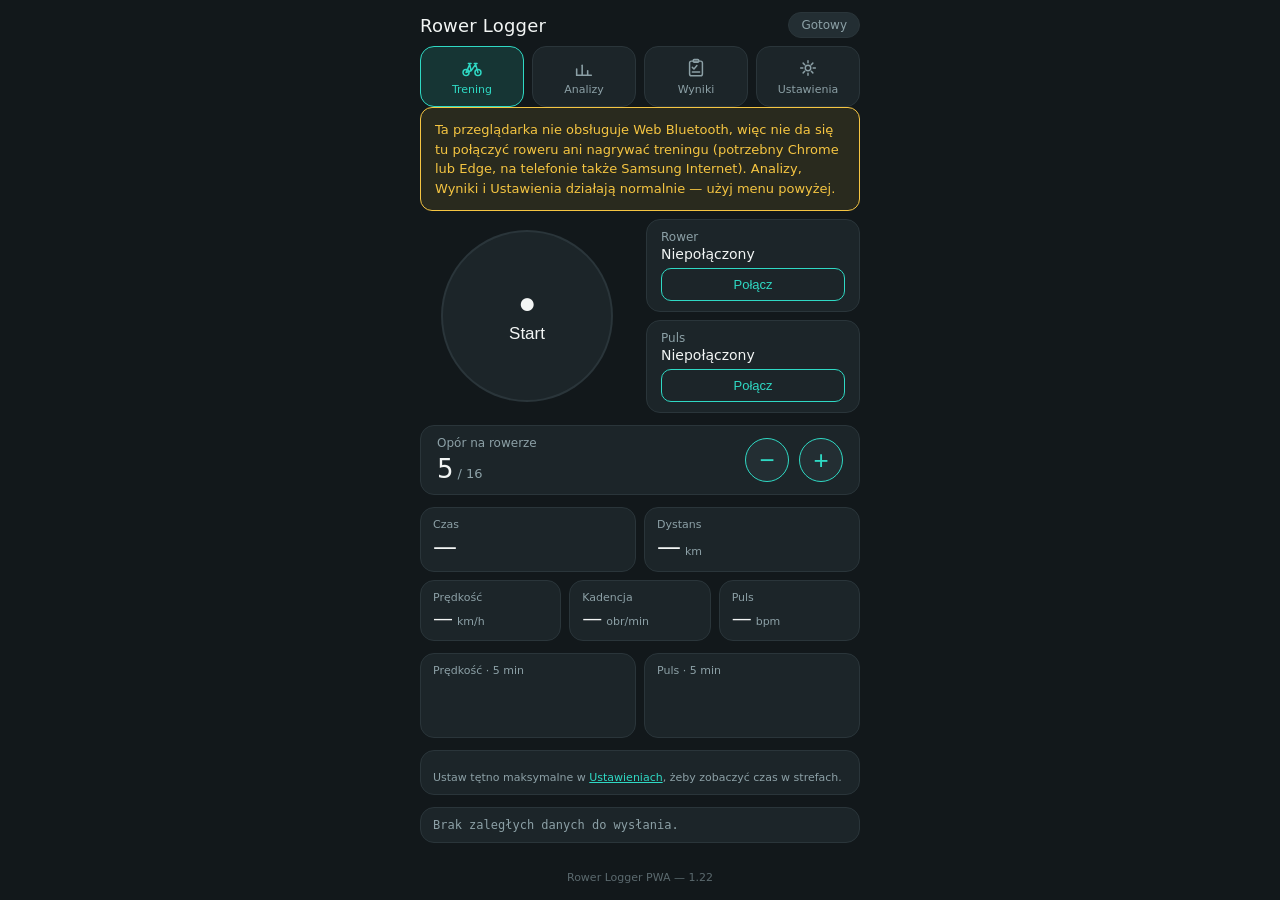
==== index.html @ d7c397cb "v1.22: sortowanie tabeli Wyniki po kolumnach Co-Authored-By: Claude Sonnet 5 <noreply@anthropic.com>" ====
<!DOCTYPE html>
<html lang="pl">
<head>
<meta charset="UTF-8">
<meta name="viewport" content="width=device-width, initial-scale=1, viewport-fit=cover">
<meta name="theme-color" content="#12181B">
<title>Rower Logger</title>
<link rel="manifest" href="manifest.webmanifest">
<link rel="icon" href="icon-192.png">
<link rel="apple-touch-icon" href="icon-192.png">
<link rel="stylesheet" href="styles.css?v=1.22">
</head>
<body class="page-training">

<header>
  <h1>Rower Logger</h1>
  <span id="statusPill">Gotowy</span>
</header>

<nav class="nav-menu">
  <a class="nav-tile" data-page="index.html" href="index.html">
    <span class="nav-icon"><svg viewBox="0 0 24 24" fill="none" stroke="currentColor" stroke-width="1.6" stroke-linecap="round" stroke-linejoin="round" aria-hidden="true"><circle cx="5.5" cy="17" r="3.3"/><circle cx="18.5" cy="17" r="3.3"/><path d="M5.5 17 9.5 8 11 15 5.5 17M11 15 16 8 18.5 17"/><path d="M8 7.2h3"/><path d="M14.5 7.2h3"/></svg></span>
    <span class="nav-label">Trening</span>
  </a>
  <a class="nav-tile" data-page="analiza.html" href="analiza.html">
    <span class="nav-icon"><svg viewBox="0 0 24 24" fill="none" stroke="currentColor" stroke-width="1.7" stroke-linecap="round" stroke-linejoin="round" aria-hidden="true"><path d="M4 20V13"/><path d="M10 20V9"/><path d="M16 20V15"/><path d="M20 20H4"/></svg></span>
    <span class="nav-label">Analizy</span>
  </a>
  <a class="nav-tile" data-page="wyniki.html" href="wyniki.html">
    <span class="nav-icon"><svg viewBox="0 0 24 24" fill="none" stroke="currentColor" stroke-width="1.6" stroke-linecap="round" stroke-linejoin="round" aria-hidden="true"><rect x="5" y="4.5" width="14" height="16" rx="2"/><rect x="9" y="2.7" width="6" height="3" rx="1"/><path d="M8 11.3 9.8 13 13 9.3"/><path d="M8 16.3h8"/></svg></span>
    <span class="nav-label">Wyniki</span>
  </a>
  <a class="nav-tile" data-page="ustawienia.html" href="ustawienia.html">
    <span class="nav-icon"><svg viewBox="0 0 24 24" fill="none" stroke="currentColor" stroke-width="1.6" stroke-linecap="round" stroke-linejoin="round" aria-hidden="true"><circle cx="12" cy="12" r="3"/><path d="M12 4v2.4M12 17.6V20M20 12h-2.4M6.4 12H4"/><path d="M17.3 6.7l-1.7 1.7M8.4 15.6l-1.7 1.7M17.3 17.3l-1.7-1.7M8.4 8.4 6.7 6.7"/></svg></span>
    <span class="nav-label">Ustawienia</span>
  </a>
</nav>

<div id="configWarning">
  Nie ustawiono adresu Google Apps Script. Otwórz "Ustawienia" w menu powyżej, żeby wkleić URL wdrożenia.
</div>

<div id="bluetoothNotice">
  Ta przeglądarka nie obsługuje Web Bluetooth, więc nie da się tu połączyć roweru ani nagrywać treningu (potrzebny Chrome lub Edge, na telefonie także Samsung Internet). Analizy, Wyniki i Ustawienia działają normalnie — użyj menu powyżej.
</div>

<main>
  <div id="topRow">
    <div id="recordBtnWrap">
      <button id="recordBtn">
        <span class="icon">&#9679;</span>
        <span id="recordBtnLabel">Start</span>
      </button>
    </div>

    <div id="connectRow">
      <div id="bikeCard" class="stat-card connect-card">
        <div>
          <p class="label">Rower<span class="status-dot"></span></p>
          <p class="value" id="bikeStatus">Niepołączony</p>
        </div>
        <button id="bikeConnectBtn" class="hr-connect-btn">Połącz</button>
      </div>

      <div id="hrCard" class="stat-card connect-card">
        <div>
          <p class="label">Puls<span class="status-dot"></span></p>
          <p class="value" id="hrStrapStatus">Niepołączony</p>
        </div>
        <button id="hrConnectBtn" class="hr-connect-btn">Połącz</button>
      </div>
    </div>
  </div>

  <div id="resistanceCard" class="stat-card">
    <div>
      <p class="label">Opór na rowerze</p>
      <p class="value"><span id="resistanceValue">5</span><span class="unit">/ 16</span></p>
    </div>
    <div class="resistance-buttons">
      <button id="resistanceMinus" class="stepper-btn" aria-label="Zmniejsz opór">&#8722;</button>
      <button id="resistancePlus" class="stepper-btn" aria-label="Zwiększ opór">+</button>
    </div>
  </div>

  <div id="liveStats">
    <div class="stat-card">
      <p class="label">Czas</p>
      <p class="value"><span id="statElapsed">—</span></p>
    </div>
    <div class="stat-card">
      <p class="label">Dystans</p>
      <p class="value"><span id="statDistance">—</span><span class="unit">km</span></p>
    </div>
    <div class="stat-card">
      <p class="label">Prędkość</p>
      <p class="value"><span id="statSpeed">—</span><span class="unit">km/h</span></p>
    </div>
    <div class="stat-card">
      <p class="label">Kadencja</p>
      <p class="value"><span id="statCadence">—</span><span class="unit">obr/min</span></p>
    </div>
    <div class="stat-card">
      <p class="label">Puls</p>
      <p class="value"><span id="statHr">—</span><span class="unit">bpm</span></p>
    </div>
  </div>

  <div id="trendsRow">
  <div id="speedSparklineWrap" class="stat-card" title="Trend z ostatnich ~5 min; jaśniejsza, cieńsza linia to średnia z treningu">
    <div class="sparkline-header">
      <p class="label">Prędkość · 5 min</p>
    </div>
    <div class="sparkline-chart-wrap">
      <span id="speedSparkMax" class="sparkline-axis-label"></span>
      <span id="speedSparkMin" class="sparkline-axis-label sparkline-axis-min"></span>
      <canvas id="sparklineSpeed" class="sparkline-canvas" role="img" aria-label="Wykres trendu prędkości z ostatnich pięciu minut treningu"></canvas>
    </div>
  </div>

  <div id="hrSparklineWrap" class="stat-card" title="Trend z ostatnich ~5 min; jaśniejsza, cieńsza linia to średnia z treningu">
    <div class="sparkline-header">
      <p class="label">Puls · 5 min</p>
    </div>
    <div class="sparkline-chart-wrap">
      <span id="hrSparkMax" class="sparkline-axis-label"></span>
      <span id="hrSparkMin" class="sparkline-axis-label sparkline-axis-min"></span>
      <canvas id="sparklineHr" class="sparkline-canvas" role="img" aria-label="Wykres trendu pulsu z ostatnich pięciu minut treningu"></canvas>
    </div>
  </div>
  </div>

  <div id="zonesLiveCard" class="stat-card">
    <div id="zonesLiveBody"></div>
  </div>

  <div id="summaryCard">
    <h2>Podsumowanie treningu</h2>
    <div id="summaryGapWarning"></div>
    <div class="summary-grid">
      <div class="summary-row"><p class="k">Czas trwania</p><p class="v" id="sumDuration">—</p></div>
      <div class="summary-row"><p class="k">Dystans</p><p class="v" id="sumDistance">—</p></div>
      <div class="summary-row"><p class="k">Prędkość śr. / maks.</p><p class="v" id="sumSpeed">—</p></div>
      <div class="summary-row"><p class="k">Kadencja śr. / maks.</p><p class="v" id="sumCadence">—</p></div>
      <div class="summary-row"><p class="k">Moc śr. / maks.</p><p class="v" id="sumPower">—</p></div>
      <div class="summary-row"><p class="k">Puls śr. / maks.</p><p class="v" id="sumHr">—</p></div>
      <div class="summary-row" id="sumBest5Row" style="display: none;"><p class="k">Najlepsze 5 min</p><p class="v" id="sumBest5">—</p></div>
      <div class="summary-row" id="sumBest15Row" style="display: none;"><p class="k">Najlepsze 15 min</p><p class="v" id="sumBest15">—</p></div>
      <div class="summary-row" id="sumBest30Row" style="display: none;"><p class="k">Najlepsze 30 min</p><p class="v" id="sumBest30">—</p></div>
    </div>
    <div id="summaryZones" style="display: none;">
      <p class="summary-zones-title">Czas w strefach tętna</p>
      <div id="summaryZonesBody"></div>
    </div>
  </div>

  <div id="logBox" title="Dotknij, żeby rozwinąć lub zwinąć dziennik">
    <div id="logLast">Gotowy do połączenia z rowerem.</div>
    <div id="logFull" hidden></div>
  </div>
</main>

<footer>Rower Logger PWA — <span id="appVersion"></span></footer>

<script src="nav.js?v=1.22"></script>
<script src="app.js?v=1.22"></script>
<script>
if ('serviceWorker' in navigator) {
  window.addEventListener('load', () => {
    navigator.serviceWorker.register('sw.js?v=1.22').catch(() => {});
  });
}
</script>
</body>
</html>
---- styles.css ----
:root {
  --bg: #12181B;
  --surface: #1C2529;
  --surface-2: #232E33;
  --accent: #2FD9C4;
  --accent-dim: rgba(47, 217, 196, 0.15);
  --danger: #FF5C5C;
  --text: #F2F5F4;
  --text-muted: #8CA0A6;
  --border: #2A353A;
  --hr-color: #FF9F43;
}
* { box-sizing: border-box; -webkit-tap-highlight-color: transparent; }
html, body {
  margin: 0; padding: 0;
  background: var(--bg);
  color: var(--text);
  font-family: 'Roboto', system-ui, -apple-system, sans-serif;
  min-height: 100vh;
  overscroll-behavior-y: contain;
}
body {
  display: flex;
  flex-direction: column;
  padding: env(safe-area-inset-top, 20px) 20px calc(env(safe-area-inset-bottom, 20px) + 12px);
  max-width: 480px;
  margin: 0 auto;
}
header {
  display: flex;
  align-items: center;
  justify-content: space-between;
  padding: 12px 0 8px;
}
h1 {
  font-size: 18px;
  font-weight: 500;
  margin: 0;
  letter-spacing: 0.2px;
}
#statusPill {
  font-size: 12px;
  padding: 5px 12px;
  border-radius: 999px;
  background: var(--surface-2);
  color: var(--text-muted);
  border: 0.5px solid var(--border);
}
#statusPill.recording { color: var(--accent); border-color: var(--accent); }
#statusPill.error { color: var(--danger); border-color: var(--danger); }

.refresh-btn {
  width: 32px;
  height: 32px;
  border-radius: 999px;
  background: var(--surface-2);
  border: 0.5px solid var(--border);
  color: var(--text-muted);
  display: flex;
  align-items: center;
  justify-content: center;
  cursor: pointer;
  flex-shrink: 0;
  padding: 0;
}
.refresh-btn:hover { color: var(--text); }
.refresh-btn:active { color: var(--accent); border-color: var(--accent); }
.refresh-btn.spinning { animation: refreshSpin 0.6s linear; }
@keyframes refreshSpin {
  from { transform: rotate(0deg); }
  to { transform: rotate(360deg); }
}

.nav-menu {
  display: grid;
  grid-template-columns: repeat(4, 1fr);
  gap: 8px;
}
.nav-tile {
  display: flex;
  flex-direction: column;
  align-items: center;
  justify-content: center;
  gap: 4px;
  background: var(--surface);
  border: 0.5px solid var(--border);
  border-radius: 14px;
  padding: 10px 4px;
  color: var(--text-muted);
  text-decoration: none;
  font-family: inherit;
  cursor: pointer;
}
.nav-tile:active { background: var(--surface-2); }
.nav-tile.active {
  border-color: var(--accent);
  color: var(--accent);
  background: var(--accent-dim);
}
.nav-icon { display: flex; }
.nav-icon svg { width: 22px; height: 22px; }
.nav-label { font-size: 11px; font-weight: 500; }

main { flex: 1; display: flex; flex-direction: column; gap: 20px; padding-top: 8px; }

#topRow {
  display: grid;
  grid-template-columns: 1fr 1fr;
  align-items: stretch;
  gap: 12px;
}
#recordBtnWrap {
  display: flex;
  justify-content: center;
  align-items: center;
  padding: 8px 0;
  position: relative;
}
#recordBtn {
  width: 168px; height: 168px;
  border-radius: 50%;
  border: none;
  background: var(--surface);
  color: var(--text);
  font-size: 17px;
  font-weight: 500;
  display: flex;
  flex-direction: column;
  align-items: center;
  justify-content: center;
  gap: 6px;
  cursor: pointer;
  position: relative;
  z-index: 1;
  box-shadow: 0 0 0 2px var(--border);
  transition: box-shadow 0.2s ease;
}
#recordBtn:active { transform: scale(0.98); }
#recordBtn.recording {
  box-shadow: 0 0 0 2px var(--danger);
  color: var(--danger);
}
#recordBtn .icon { font-size: 30px; line-height: 1; }
@keyframes pulseRing {
  0% { box-shadow: 0 0 0 0 var(--accent-dim); }
  100% { box-shadow: 0 0 0 28px rgba(47, 217, 196, 0); }
}
.pulse-ring {
  position: absolute;
  top: 50%;
  left: 50%;
  width: 168px; height: 168px;
  margin: -84px 0 0 -84px;
  border-radius: 50%;
  animation: pulseRing 1.8s ease-out infinite;
  pointer-events: none;
}

#liveStats {
  display: grid;
  grid-template-columns: 1fr 1fr;
  gap: 10px;
}
.stat-card {
  background: var(--surface);
  border: 0.5px solid var(--border);
  border-radius: 14px;
  padding: 14px 16px;
}
.stat-card .label { font-size: 12px; color: var(--text-muted); margin: 0 0 4px; }
.stat-card .value { font-size: 26px; font-weight: 500; font-variant-numeric: tabular-nums; margin: 0; }
.stat-card .unit { font-size: 13px; color: var(--text-muted); margin-left: 4px; }

#resistanceCard {
  display: flex;
  align-items: center;
  justify-content: space-between;
  gap: 12px;
  padding: 10px 16px;
}
#resistanceCard .stepper-btn { width: 44px; height: 44px; }
#connectRow {
  min-width: 0;
  display: flex;
  flex-direction: column;
  gap: 8px;
}
.connect-card {
  flex: 1;
  min-width: 0;
  display: flex;
  flex-direction: column;
  align-items: stretch;
  justify-content: center;
  gap: 6px;
  padding: 10px 14px;
}
.connect-card .label { margin: 0 0 2px; }
.connect-card .value { font-size: 14px; }
.hr-connect-btn {
  background: transparent;
  border: 1px solid var(--accent);
  color: var(--accent);
  border-radius: 10px;
  padding: 8px 0;
  font-size: 13px;
  font-weight: 500;
  cursor: pointer;
  flex-shrink: 0;
  width: 100%;
}
.hr-connect-btn:active { background: var(--accent-dim); }
.resistance-buttons { display: flex; gap: 10px; flex-shrink: 0; }
.stepper-btn {
  width: 52px; height: 52px;
  border-radius: 50%;
  border: 1px solid var(--accent);
  background: var(--surface-2);
  color: var(--accent);
  font-size: 26px;
  font-weight: 500;
  line-height: 1;
  display: flex;
  align-items: center;
  justify-content: center;
  cursor: pointer;
}
.stepper-btn:active { background: var(--accent-dim); }
.stepper-btn:disabled {
  border-color: var(--border);
  color: var(--text-muted);
  cursor: default;
  background: var(--surface-2);
}

#speedSparklineWrap, #hrSparklineWrap { padding: 14px 16px; }
.sparkline-header { display: flex; align-items: center; justify-content: space-between; gap: 8px; flex-wrap: wrap; }
.sparkline-header .label { margin: 0; }
.sparkline-legend { display: flex; gap: 10px; }
.legend-item { display: flex; align-items: center; gap: 4px; font-size: 10px; color: var(--text-muted); }
.legend-dot { width: 8px; height: 8px; border-radius: 50%; display: inline-block; }
.legend-dot-avg { opacity: 0.4; }
.sparkline-chart-wrap { position: relative; margin-top: 6px; }
.sparkline-canvas { width: 100%; height: 46px; display: block; }
.sparkline-axis-label {
  position: absolute;
  right: 0;
  font-size: 10px;
  color: var(--text-muted);
  font-variant-numeric: tabular-nums;
  top: -2px;
}
.sparkline-axis-min { top: auto; bottom: -2px; }

.bar-chart-wrap { margin-top: 10px; }
#trendChart { width: 100%; height: 160px; display: block; cursor: pointer; }

.chip-row { display: flex; flex-wrap: wrap; gap: 6px; margin-top: 10px; }
.chip {
  background: var(--surface-2);
  border: 0.5px solid var(--border);
  color: var(--text-muted);
  border-radius: 999px;
  padding: 5px 11px;
  font-size: 12px;
  font-family: inherit;
  cursor: pointer;
}
.chip.active { border-color: var(--accent); color: var(--accent); background: var(--accent-dim); }
.range-dates { display: grid; grid-template-columns: 1fr 1fr; gap: 8px; margin-top: 8px; }
.range-field { display: flex; flex-direction: column; gap: 4px; font-size: 11px; color: var(--text-muted); min-width: 0; }
.range-field input {
  background: var(--surface-2);
  border: 0.5px solid var(--border);
  border-radius: 8px;
  padding: 7px 8px;
  font-size: 13px;
  color: var(--text);
  font-family: inherit;
  width: 100%;
  min-width: 0;
  color-scheme: dark;
}
.range-field input:focus { outline: none; border-color: var(--accent); }
.chart-empty { font-size: 13px; color: var(--text-muted); margin: 14px 0 6px; }

#analysisContent { display: flex; flex-direction: column; gap: 20px; }

/* Parametr treningu (checkbox przed/w trakcie treningu) */
/* Wskaźnik czasu w strefach na stronie Trening (na żywo + podsumowanie) */
#zonesLiveCard { padding: 10px 12px; }
.summary-zones-title { font-size: 12px; color: var(--text-muted); margin: 16px 0 8px; }
.zone-badge {
  font-size: 12px;
  font-weight: 500;
  padding: 3px 10px;
  border-radius: 999px;
  background: var(--surface-2);
  color: var(--text-muted);
  white-space: nowrap;
}
.zones-live-meta-left { display: flex; align-items: center; gap: 8px; }
.zones-live-meta .zone-badge { font-size: 11px; padding: 1px 8px; }
.zones-live-meta {
  display: flex;
  align-items: center;
  justify-content: space-between;
  font-size: 11px;
  color: var(--text-muted);
  margin-bottom: 6px;
  font-variant-numeric: tabular-nums;
}
.zones-live-bar {
  display: flex;
  gap: 0;
  height: 12px;
  border-radius: 6px;
  overflow: hidden;
  background: var(--surface-2);
}
.zones-live-chips { display: grid; grid-template-columns: repeat(6, 1fr); gap: 2px; margin-top: 8px; }
.zone-chip { text-align: center; border-radius: 8px; padding: 3px 0; border: 1.5px solid transparent; min-width: 0; }
.zone-chip.current { border-color: var(--zone-color); }
.zone-chip-name {
  display: flex;
  align-items: center;
  justify-content: center;
  gap: 3px;
  font-size: 11px;
  color: var(--text-muted);
}
.zone-chip-dot { width: 6px; height: 6px; border-radius: 50%; background: var(--zone-color); flex: 0 0 auto; }
.zone-chip-from { font-size: 10px; color: var(--text-muted); font-variant-numeric: tabular-nums; white-space: nowrap; }
.zone-chip-time { font-size: 12px; font-weight: 500; font-variant-numeric: tabular-nums; }

/* ===== Zwarty układ strony Trening — całość ma mieścić się na ~1 ekranie ===== */
body.page-training main { gap: 12px; }

/* kafle live: Czas, Prędkość, Kadencja / Dystans + szerszy Puls z plakietką strefy */
#liveStats { grid-template-columns: repeat(6, 1fr); gap: 8px; }
#liveStats > .stat-card { grid-column: span 2; padding: 10px 12px; min-width: 0; }
#liveStats > .stat-card:nth-child(-n+2) { grid-column: span 3; }
#liveStats > .stat-card:nth-child(-n+2) .value { font-size: 24px; }
#liveStats .label { font-size: 11px; margin: 0 0 2px; }
#liveStats .value { font-size: 20px; display: flex; align-items: baseline; flex-wrap: wrap; gap: 0 4px; }
#liveStats .unit { font-size: 11px; margin-left: 0; }

/* trendy prędkości i pulsu obok siebie */
#trendsRow { display: grid; grid-template-columns: 1fr 1fr; gap: 8px; }
#trendsRow > .stat-card { padding: 10px 12px; min-width: 0; }
#trendsRow .sparkline-header .label { font-size: 11px; }
#trendsRow .sparkline-canvas { height: 44px; }

/* w trakcie treningu: belka Stop + statusy urządzeń zamiast dużego przycisku */
.status-dot {
  display: none;
  width: 8px;
  height: 8px;
  border-radius: 50%;
  background: var(--text-muted);
  margin-left: 5px;
}
.connect-card.connected .status-dot { background: var(--accent); }
body.recording #topRow { grid-template-columns: 1fr auto; align-items: center; gap: 8px; }
body.recording #recordBtnWrap { padding: 0; }
body.recording #recordBtn {
  width: 100%;
  height: 52px;
  border-radius: 26px;
  flex-direction: row;
  gap: 8px;
  font-size: 16px;
}
body.recording #recordBtn .icon { font-size: 16px; }
body.recording .pulse-ring { display: none; }
body.recording #connectRow { flex-direction: row; gap: 6px; }
body.recording .connect-card {
  flex: 0 0 auto;
  flex-direction: row;
  align-items: center;
  justify-content: flex-start;
  gap: 6px;
  padding: 8px 10px;
}
body.recording .connect-card .label { margin: 0; display: flex; align-items: center; }
body.recording .connect-card .value { display: none; }
body.recording .status-dot { display: inline-block; }
body.recording .connect-card .hr-connect-btn { display: none; }
body.recording #hrCard:not(.connected) .hr-connect-btn { display: block; width: auto; padding: 5px 10px; font-size: 12px; }

.zones-card .label { margin: 0 0 10px; }
.zone-row { padding: 7px 0; border-top: 0.5px solid var(--border); }
.zone-row:first-child { border-top: none; padding-top: 0; }
.zone-row-head { display: flex; align-items: center; gap: 8px; font-size: 13px; }
.zone-name { flex: 1; min-width: 0; }
.zone-bpm { font-size: 11px; color: var(--text-muted); margin-left: 6px; white-space: nowrap; }
.zone-time { font-size: 12px; color: var(--text-muted); font-variant-numeric: tabular-nums; }
.zone-pct { min-width: 38px; text-align: right; font-weight: 500; font-variant-numeric: tabular-nums; }
.zone-bar { height: 6px; border-radius: 3px; background: var(--surface-2); margin-top: 6px; overflow: hidden; }
.zone-bar-fill { height: 100%; border-radius: 3px; }
#zonesChart { width: 100%; height: 140px; display: block; cursor: pointer; margin-top: 14px; }
.zones-note { font-size: 11px; color: var(--text-muted); margin: 10px 0 0; }
.zones-note a { color: var(--accent); }
.records-grid { display: grid; grid-template-columns: repeat(auto-fill, minmax(140px, 1fr)); gap: 8px; margin-top: 10px; }
.record-tile {
  background: var(--surface-2);
  border: 0.5px solid var(--border);
  border-radius: 10px;
  padding: 10px;
  min-width: 0;
}
.record-tile.latest { border-color: var(--accent); }
.record-label { font-size: 11px; color: var(--text-muted); margin: 0 0 4px; }
.record-value { font-size: 18px; font-weight: 500; margin: 0; font-variant-numeric: tabular-nums; }
.record-unit { font-size: 11px; font-weight: 400; color: var(--text-muted); margin-left: 3px; }
.record-date { font-size: 11px; color: var(--text-muted); margin: 4px 0 0; }
.record-new { color: var(--accent); }

#logBox {
  background: var(--surface);
  border: 0.5px solid var(--border);
  border-radius: 14px;
  padding: 8px 12px;
  font-size: 12px;
  color: var(--text-muted);
  font-family: 'Roboto Mono', monospace;
  line-height: 1.5;
  cursor: pointer;
}
#logLast { white-space: nowrap; overflow: hidden; text-overflow: ellipsis; }
#logFull { max-height: 160px; overflow-y: auto; white-space: pre-wrap; }

#summaryCard {
  background: var(--surface);
  border: 0.5px solid var(--accent);
  border-radius: 16px;
  padding: 18px 18px 14px;
  display: none;
}
#summaryCard.visible { display: block; }
#summaryCard h2 { font-size: 15px; font-weight: 500; margin: 0 0 12px; color: var(--accent); }
.summary-grid { display: grid; grid-template-columns: 1fr 1fr; gap: 10px 16px; }
.summary-row .k { font-size: 12px; color: var(--text-muted); margin: 0 0 2px; }
.summary-row .v { font-size: 15px; font-weight: 500; margin: 0; font-variant-numeric: tabular-nums; }

#configWarning {
  background: rgba(255, 92, 92, 0.1);
  border: 0.5px solid var(--danger);
  color: var(--danger);
  border-radius: 12px;
  padding: 12px 14px;
  font-size: 13px;
  line-height: 1.5;
  display: none;
}
#configWarning.visible { display: block; }

#bluetoothNotice {
  background: rgba(245, 197, 66, 0.1);
  border: 0.5px solid #F5C542;
  color: #F5C542;
  border-radius: 12px;
  padding: 12px 14px;
  font-size: 13px;
  line-height: 1.5;
  display: none;
}
#bluetoothNotice.visible { display: block; }

/* Analizy i Wyniki to strony do czytania danych, nie tylko na telefon —
   na szerokim ekranie zajmują więcej miejsca niż wąska kolumna 480 px
   (tabela Wyników mieści więcej kolumn, wykresy są większe). */
@media (min-width: 900px) {
  body.wide { max-width: 960px; }
  body.wide #trendChart { height: 220px; }
  body.wide #zonesChart { height: 180px; }
}

#summaryGapWarning {
  background: rgba(255, 92, 92, 0.1);
  border: 0.5px solid var(--danger);
  color: var(--danger);
  border-radius: 12px;
  padding: 10px 12px;
  font-size: 13px;
  line-height: 1.5;
  margin: 0 0 14px;
  display: none;
}
#summaryGapWarning.visible { display: block; }

.secondary {
  background: transparent;
  border: 0.5px solid var(--border);
  color: var(--text-muted);
  border-radius: 10px;
  padding: 10px 14px;
  font-size: 13px;
  width: 100%;
  margin-top: 8px;
  cursor: pointer;
}

a.secondary {
  display: block;
  text-align: center;
  text-decoration: none;
  box-sizing: border-box;
}

footer { text-align: center; padding: 16px 0 4px; font-size: 11px; color: var(--text-muted); opacity: 0.6; }

.settings-field-row {
  display: grid;
  grid-template-columns: 1fr 1fr;
  gap: 12px;
}
.settings-field-row .settings-field { min-width: 0; }
.settings-field {
  display: flex;
  flex-direction: column;
  gap: 8px;
}
.settings-field label { font-size: 12px; color: var(--text-muted); }
.settings-field input {
  background: var(--surface-2);
  border: 0.5px solid var(--border);
  border-radius: 10px;
  padding: 10px 12px;
  font-size: 14px;
  color: var(--text);
  font-family: inherit;
  width: 100%;
}
.settings-field input:focus { outline: none; border-color: var(--accent); }
.settings-hint { font-size: 11px; line-height: 1.5; color: var(--text-muted); margin: 0; }
.settings-status {
  font-size: 12px;
  color: var(--accent);
  min-height: 14px;
  margin: -8px 0 0;
}
.settings-status.error { color: var(--danger); }

#hrZonesCard .label { margin: 0 0 10px; }
.hr-zones-empty { font-size: 13px; color: var(--text-muted); margin: 0; }
.hr-zone-row {
  display: flex;
  align-items: center;
  gap: 10px;
  padding: 7px 0;
  border-top: 0.5px solid var(--border);
}
.hr-zone-row:first-child { border-top: none; padding-top: 0; }
.hr-zone-swatch {
  width: 10px;
  height: 10px;
  border-radius: 50%;
  flex: 0 0 auto;
}
.hr-zone-label { font-size: 13px; flex: 1; }
.hr-zone-range {
  font-size: 13px;
  color: var(--text-muted);
  font-variant-numeric: tabular-nums;
  white-space: nowrap;
}
.hr-zones-method {
  font-size: 11px;
  color: var(--text-muted);
  margin: 8px 0 0;
  padding-top: 8px;
  border-top: 0.5px solid var(--border);
}
.hr-zones-method-warning { color: var(--danger); }

.empty-state {
  background: var(--surface);
  border: 0.5px solid var(--border);
  border-radius: 14px;
  padding: 24px 16px;
  text-align: center;
  color: var(--text-muted);
  font-size: 13px;
}

.data-table-wrap {
  overflow-x: auto;
  background: var(--surface);
  border: 0.5px solid var(--border);
  border-radius: 14px;
}
.data-table {
  border-collapse: collapse;
  width: 100%;
  font-size: 12px;
  white-space: nowrap;
}
.data-table th, .data-table td {
  padding: 8px 10px;
  text-align: right;
  font-variant-numeric: tabular-nums;
  border-bottom: 0.5px solid var(--border);
}
.data-table th:first-child, .data-table td:first-child,
.data-table th:nth-child(2), .data-table td:nth-child(2) {
  text-align: left;
  font-variant-numeric: normal;
}
.data-table thead th {
  position: sticky;
  top: 0;
  background: var(--surface-2);
  color: var(--text-muted);
  font-weight: 500;
  font-size: 11px;
  white-space: pre-line;
  line-height: 1.3;
  vertical-align: bottom;
}
.data-table tbody tr:last-child td { border-bottom: none; }
.sort-btn {
  background: none;
  border: 0;
  padding: 0;
  margin: 0;
  font: inherit;
  color: inherit;
  text-align: inherit;
  white-space: inherit;
  line-height: inherit;
  cursor: pointer;
}
.sort-btn:hover, .data-table th.sorted .sort-btn { color: var(--accent); }
.sort-arrow { font-size: 9px; }

.pagination {
  display: flex;
  align-items: center;
  justify-content: center;
  gap: 16px;
  margin-top: 10px;
}
.pagination .stepper-btn {
  width: 40px;
  height: 40px;
  font-size: 18px;
}
.pagination-label {
  font-size: 12px;
  color: var(--text-muted);
  font-variant-numeric: tabular-nums;
}
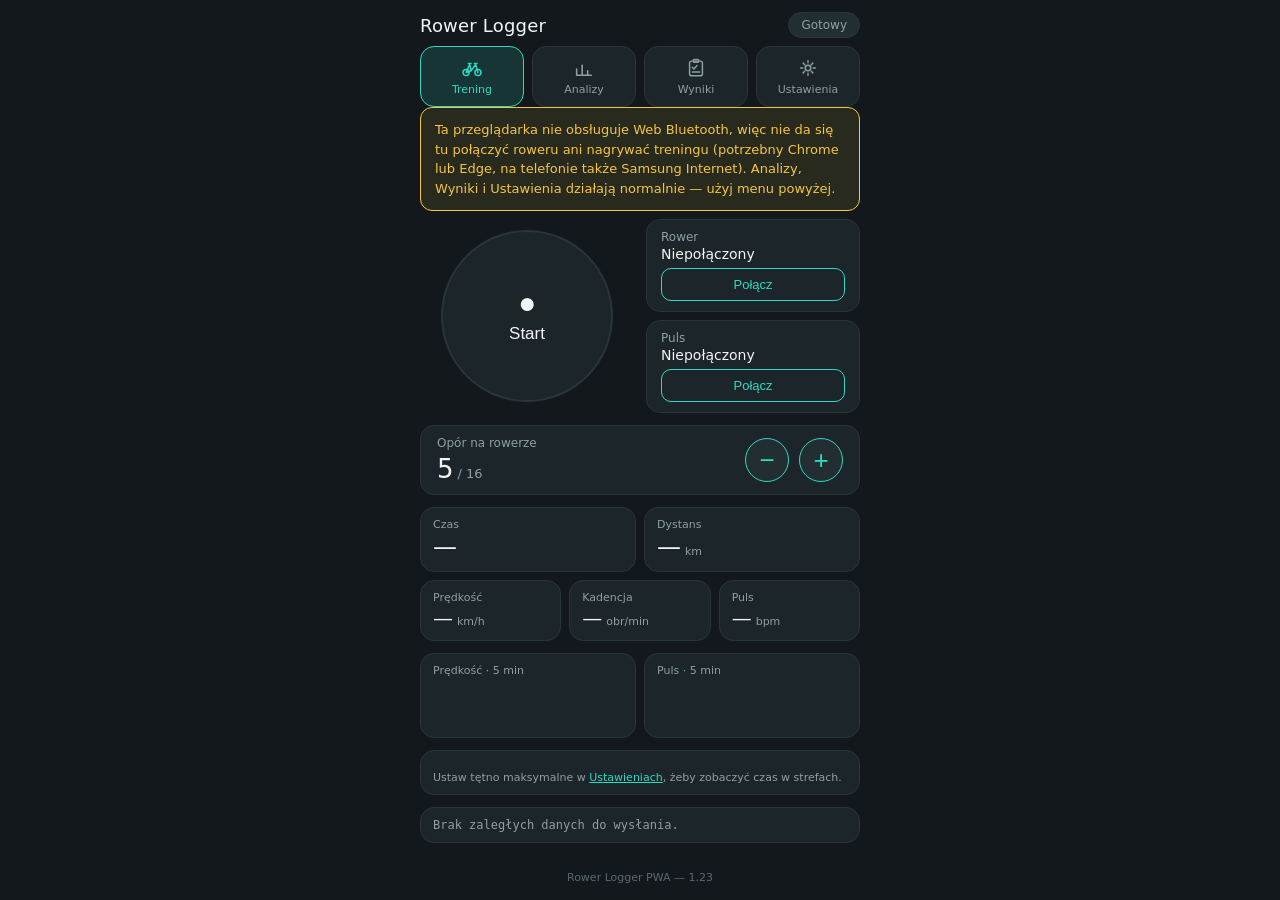
==== commit 036e2e51: "v1.23: tryb Trening testowy (bez zapisu do arkusza) z oznaczeniem na ekranie Trening Co-Authored-By:" ====
--- a/index.html
+++ b/index.html
@@ -8,7 +8,7 @@
 <link rel="manifest" href="manifest.webmanifest">
 <link rel="icon" href="icon-192.png">
 <link rel="apple-touch-icon" href="icon-192.png">
-<link rel="stylesheet" href="styles.css?v=1.22">
+<link rel="stylesheet" href="styles.css?v=1.23">
 </head>
 <body class="page-training">
 
@@ -35,6 +35,10 @@
     <span class="nav-label">Ustawienia</span>
   </a>
 </nav>
+
+<div id="testBanner" role="status">
+  <strong>Trening testowy</strong> — bez zapisu w arkuszu
+</div>
 
 <div id="configWarning">
   Nie ustawiono adresu Google Apps Script. Otwórz "Ustawienia" w menu powyżej, żeby wkleić URL wdrożenia.
@@ -162,12 +166,12 @@
 
 <footer>Rower Logger PWA — <span id="appVersion"></span></footer>
 
-<script src="nav.js?v=1.22"></script>
-<script src="app.js?v=1.22"></script>
+<script src="nav.js?v=1.23"></script>
+<script src="app.js?v=1.23"></script>
 <script>
 if ('serviceWorker' in navigator) {
   window.addEventListener('load', () => {
-    navigator.serviceWorker.register('sw.js?v=1.22').catch(() => {});
+    navigator.serviceWorker.register('sw.js?v=1.23').catch(() => {});
   });
 }
 </script>
--- a/styles.css
+++ b/styles.css
@@ -455,6 +455,23 @@
 }
 #configWarning.visible { display: block; }
 
+#testBanner {
+  background: rgba(245, 197, 66, 0.12);
+  border: 0.5px solid #F5C542;
+  color: #F5C542;
+  border-radius: 12px;
+  padding: 8px 14px;
+  font-size: 13px;
+  line-height: 1.4;
+  text-align: center;
+  display: none;
+}
+#testBanner.visible { display: block; }
+
+.settings-check { display: flex; align-items: center; gap: 10px; font-size: 14px; color: var(--text); cursor: pointer; }
+.settings-field .settings-check { font-size: 14px; color: var(--text); }
+.settings-field .settings-check input { width: 20px; height: 20px; padding: 0; margin: 0; accent-color: var(--accent); flex: 0 0 auto; }
+
 #bluetoothNotice {
   background: rgba(245, 197, 66, 0.1);
   border: 0.5px solid #F5C542;
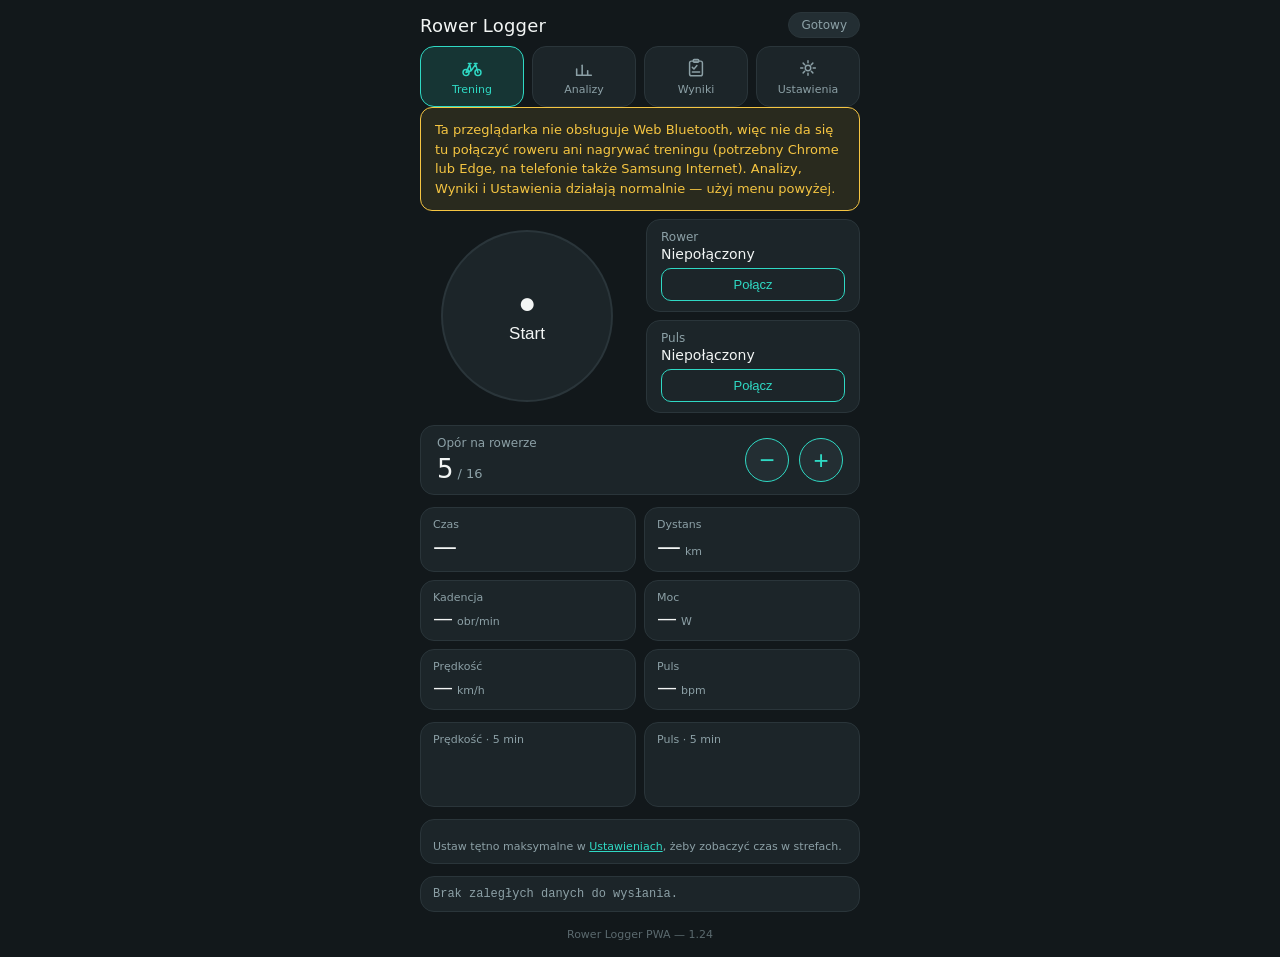
==== commit 76bea03d: "v1.24: kafle Treningu w 3 wierszach (Czas/Dystans, Kadencja/Moc, Prędkość/Puls) Co-Authored-By: Clau" ====
--- a/index.html
+++ b/index.html
@@ -8,7 +8,7 @@
 <link rel="manifest" href="manifest.webmanifest">
 <link rel="icon" href="icon-192.png">
 <link rel="apple-touch-icon" href="icon-192.png">
-<link rel="stylesheet" href="styles.css?v=1.23">
+<link rel="stylesheet" href="styles.css?v=1.24">
 </head>
 <body class="page-training">
 
@@ -97,12 +97,16 @@
       <p class="value"><span id="statDistance">—</span><span class="unit">km</span></p>
     </div>
     <div class="stat-card">
+      <p class="label">Kadencja</p>
+      <p class="value"><span id="statCadence">—</span><span class="unit">obr/min</span></p>
+    </div>
+    <div class="stat-card">
+      <p class="label">Moc</p>
+      <p class="value"><span id="statPower">—</span><span class="unit">W</span></p>
+    </div>
+    <div class="stat-card">
       <p class="label">Prędkość</p>
       <p class="value"><span id="statSpeed">—</span><span class="unit">km/h</span></p>
-    </div>
-    <div class="stat-card">
-      <p class="label">Kadencja</p>
-      <p class="value"><span id="statCadence">—</span><span class="unit">obr/min</span></p>
     </div>
     <div class="stat-card">
       <p class="label">Puls</p>
@@ -166,12 +170,12 @@
 
 <footer>Rower Logger PWA — <span id="appVersion"></span></footer>
 
-<script src="nav.js?v=1.23"></script>
-<script src="app.js?v=1.23"></script>
+<script src="nav.js?v=1.24"></script>
+<script src="app.js?v=1.24"></script>
 <script>
 if ('serviceWorker' in navigator) {
   window.addEventListener('load', () => {
-    navigator.serviceWorker.register('sw.js?v=1.23').catch(() => {});
+    navigator.serviceWorker.register('sw.js?v=1.24').catch(() => {});
   });
 }
 </script>
--- a/styles.css
+++ b/styles.css
@@ -336,10 +336,9 @@
 /* ===== Zwarty układ strony Trening — całość ma mieścić się na ~1 ekranie ===== */
 body.page-training main { gap: 12px; }
 
-/* kafle live: Czas, Prędkość, Kadencja / Dystans + szerszy Puls z plakietką strefy */
-#liveStats { grid-template-columns: repeat(6, 1fr); gap: 8px; }
-#liveStats > .stat-card { grid-column: span 2; padding: 10px 12px; min-width: 0; }
-#liveStats > .stat-card:nth-child(-n+2) { grid-column: span 3; }
+/* kafle live, 3 wiersze po 2: Czas, Dystans / Kadencja, Moc / Prędkość, Puls */
+#liveStats { grid-template-columns: 1fr 1fr; gap: 8px; }
+#liveStats > .stat-card { padding: 10px 12px; min-width: 0; }
 #liveStats > .stat-card:nth-child(-n+2) .value { font-size: 24px; }
 #liveStats .label { font-size: 11px; margin: 0 0 2px; }
 #liveStats .value { font-size: 20px; display: flex; align-items: baseline; flex-wrap: wrap; gap: 0 4px; }
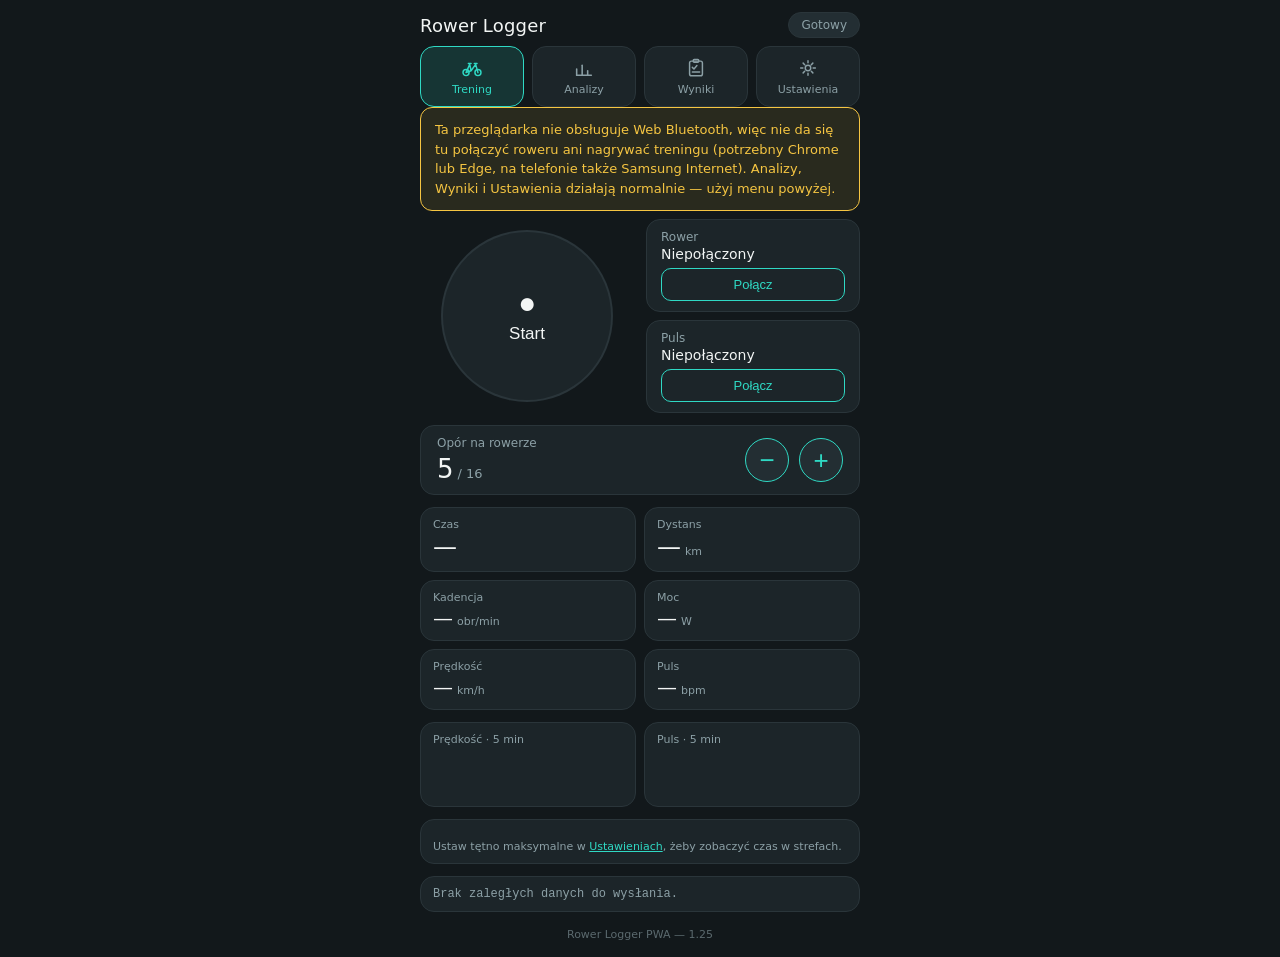
==== commit 8b697456: "v1.25: strefy tętna jako tło wykresu pulsu, nazwa strefy na plakietce Co-Authored-By: Claude Opus 5." ====
--- a/index.html
+++ b/index.html
@@ -8,7 +8,7 @@
 <link rel="manifest" href="manifest.webmanifest">
 <link rel="icon" href="icon-192.png">
 <link rel="apple-touch-icon" href="icon-192.png">
-<link rel="stylesheet" href="styles.css?v=1.24">
+<link rel="stylesheet" href="styles.css?v=1.25">
 </head>
 <body class="page-training">
 
@@ -126,7 +126,7 @@
     </div>
   </div>
 
-  <div id="hrSparklineWrap" class="stat-card" title="Trend z ostatnich ~5 min; jaśniejsza, cieńsza linia to średnia z treningu">
+  <div id="hrSparklineWrap" class="stat-card" title="Trend z ostatnich ~5 min; cieńsza linia to średnia z treningu, kolor tła to strefa tętna w danym momencie">
     <div class="sparkline-header">
       <p class="label">Puls · 5 min</p>
     </div>
@@ -170,12 +170,12 @@
 
 <footer>Rower Logger PWA — <span id="appVersion"></span></footer>
 
-<script src="nav.js?v=1.24"></script>
-<script src="app.js?v=1.24"></script>
+<script src="nav.js?v=1.25"></script>
+<script src="app.js?v=1.25"></script>
 <script>
 if ('serviceWorker' in navigator) {
   window.addEventListener('load', () => {
-    navigator.serviceWorker.register('sw.js?v=1.24').catch(() => {});
+    navigator.serviceWorker.register('sw.js?v=1.25').catch(() => {});
   });
 }
 </script>
--- a/styles.css
+++ b/styles.css
@@ -299,7 +299,10 @@
   color: var(--text-muted);
   white-space: nowrap;
 }
-.zones-live-meta-left { display: flex; align-items: center; gap: 8px; }
+/* plakietka z nazwą strefy bywa długa — spada wtedy pod tytuł */
+.zones-live-meta-left { display: flex; align-items: center; flex-wrap: wrap; gap: 4px 8px; min-width: 0; }
+.zones-live-meta-left > span:first-child { white-space: nowrap; }
+.zones-live-meta > span:last-child { align-self: flex-start; }
 .zones-live-meta .zone-badge { font-size: 11px; padding: 1px 8px; }
 .zones-live-meta {
   display: flex;
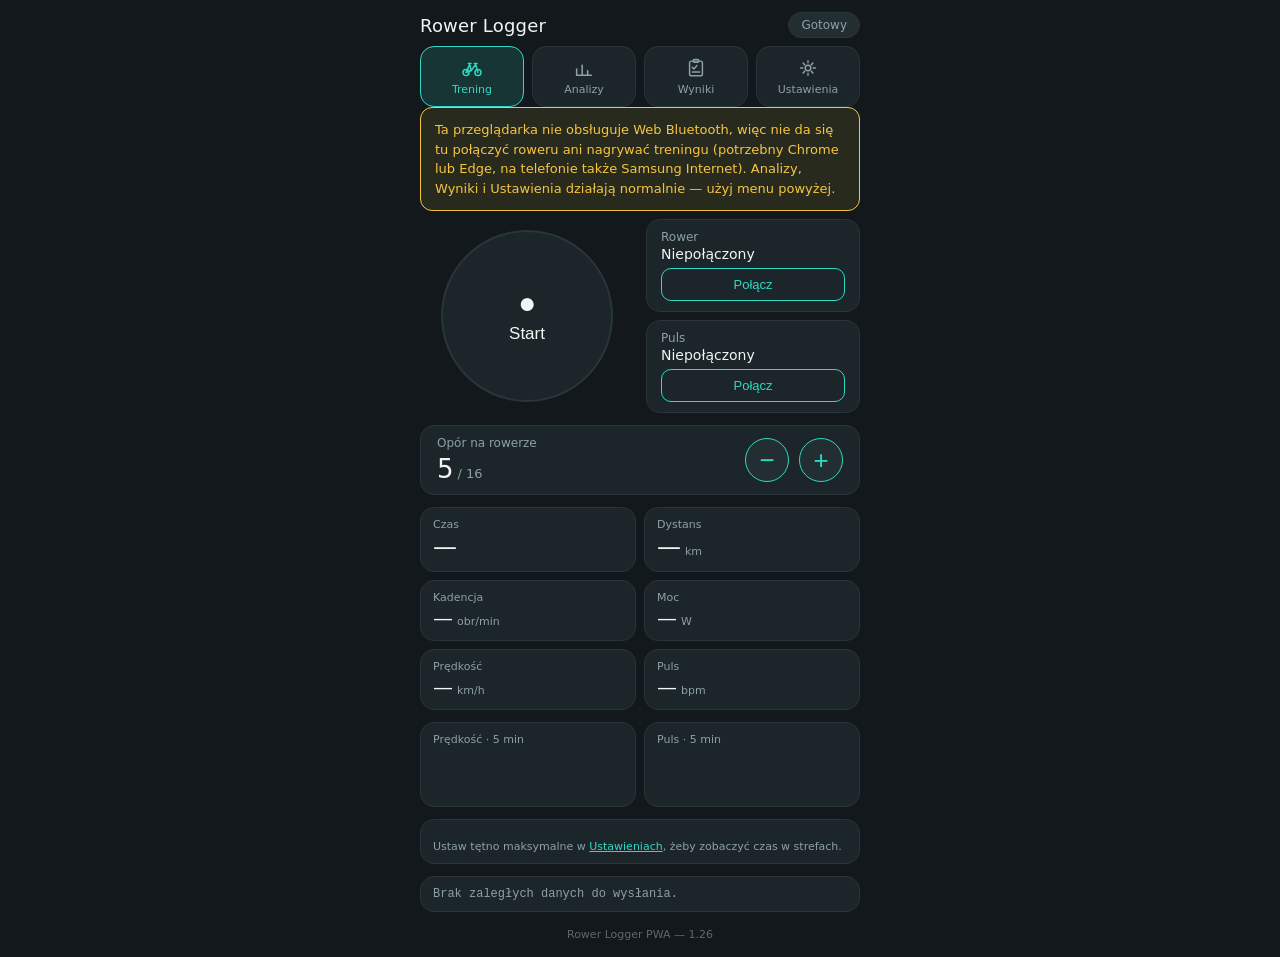
==== commit 556b1a39: "v1.26: limit czasu i ponowne próby dla gatt.connect() Co-Authored-By: Claude Sonnet 5.5 <noreply@ant" ====
--- a/index.html
+++ b/index.html
@@ -8,7 +8,7 @@
 <link rel="manifest" href="manifest.webmanifest">
 <link rel="icon" href="icon-192.png">
 <link rel="apple-touch-icon" href="icon-192.png">
-<link rel="stylesheet" href="styles.css?v=1.25">
+<link rel="stylesheet" href="styles.css?v=1.26">
 </head>
 <body class="page-training">
 
@@ -170,12 +170,12 @@
 
 <footer>Rower Logger PWA — <span id="appVersion"></span></footer>
 
-<script src="nav.js?v=1.25"></script>
-<script src="app.js?v=1.25"></script>
+<script src="nav.js?v=1.26"></script>
+<script src="app.js?v=1.26"></script>
 <script>
 if ('serviceWorker' in navigator) {
   window.addEventListener('load', () => {
-    navigator.serviceWorker.register('sw.js?v=1.25').catch(() => {});
+    navigator.serviceWorker.register('sw.js?v=1.26').catch(() => {});
   });
 }
 </script>
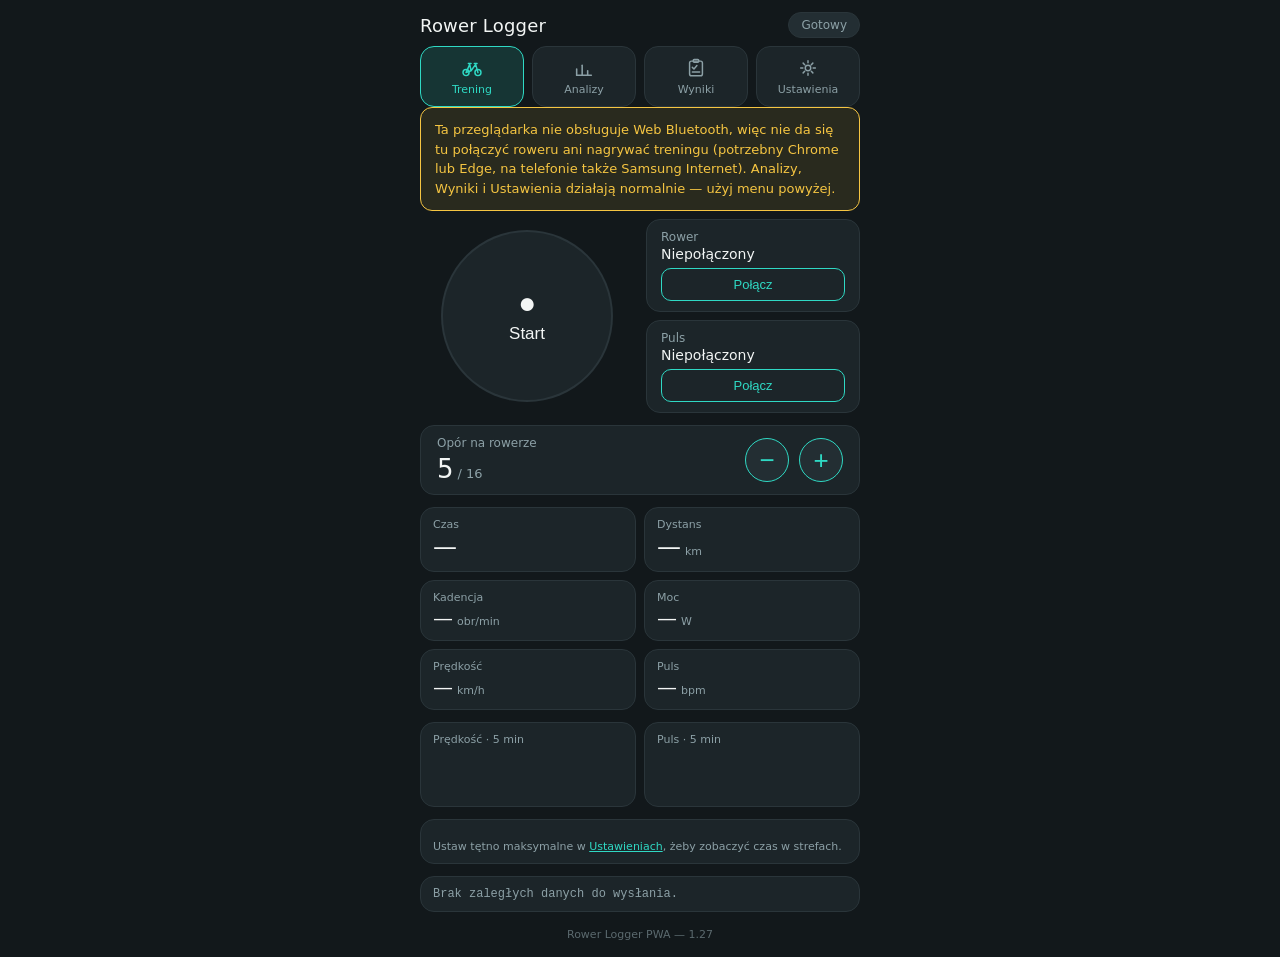
==== commit 7d881b9e: "v1.27: log i limit czasu dla kroków BLE po połączeniu GATT Co-Authored-By: Claude Sonnet 5.5 <norepl" ====
--- a/index.html
+++ b/index.html
@@ -8,7 +8,7 @@
 <link rel="manifest" href="manifest.webmanifest">
 <link rel="icon" href="icon-192.png">
 <link rel="apple-touch-icon" href="icon-192.png">
-<link rel="stylesheet" href="styles.css?v=1.26">
+<link rel="stylesheet" href="styles.css?v=1.27">
 </head>
 <body class="page-training">
 
@@ -170,12 +170,12 @@
 
 <footer>Rower Logger PWA — <span id="appVersion"></span></footer>
 
-<script src="nav.js?v=1.26"></script>
-<script src="app.js?v=1.26"></script>
+<script src="nav.js?v=1.27"></script>
+<script src="app.js?v=1.27"></script>
 <script>
 if ('serviceWorker' in navigator) {
   window.addEventListener('load', () => {
-    navigator.serviceWorker.register('sw.js?v=1.26').catch(() => {});
+    navigator.serviceWorker.register('sw.js?v=1.27').catch(() => {});
   });
 }
 </script>
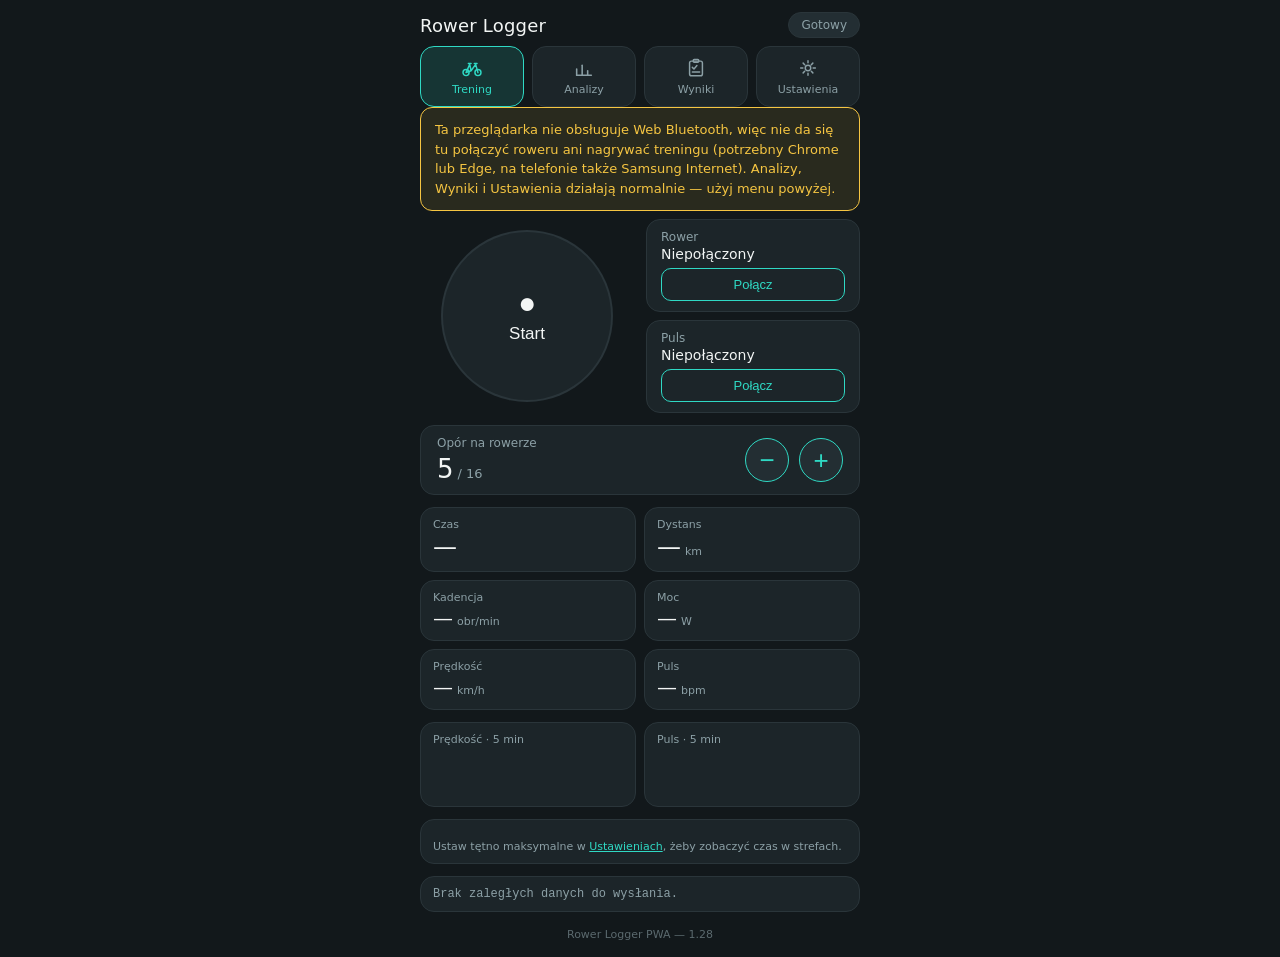
==== commit eed1ebf1: "v1.28: pauza i ponowne próby przy włączaniu powiadomień BLE Co-Authored-By: Claude Sonnet 5.5 <norep" ====
--- a/index.html
+++ b/index.html
@@ -8,7 +8,7 @@
 <link rel="manifest" href="manifest.webmanifest">
 <link rel="icon" href="icon-192.png">
 <link rel="apple-touch-icon" href="icon-192.png">
-<link rel="stylesheet" href="styles.css?v=1.27">
+<link rel="stylesheet" href="styles.css?v=1.28">
 </head>
 <body class="page-training">
 
@@ -170,12 +170,12 @@
 
 <footer>Rower Logger PWA — <span id="appVersion"></span></footer>
 
-<script src="nav.js?v=1.27"></script>
-<script src="app.js?v=1.27"></script>
+<script src="nav.js?v=1.28"></script>
+<script src="app.js?v=1.28"></script>
 <script>
 if ('serviceWorker' in navigator) {
   window.addEventListener('load', () => {
-    navigator.serviceWorker.register('sw.js?v=1.27').catch(() => {});
+    navigator.serviceWorker.register('sw.js?v=1.28').catch(() => {});
   });
 }
 </script>
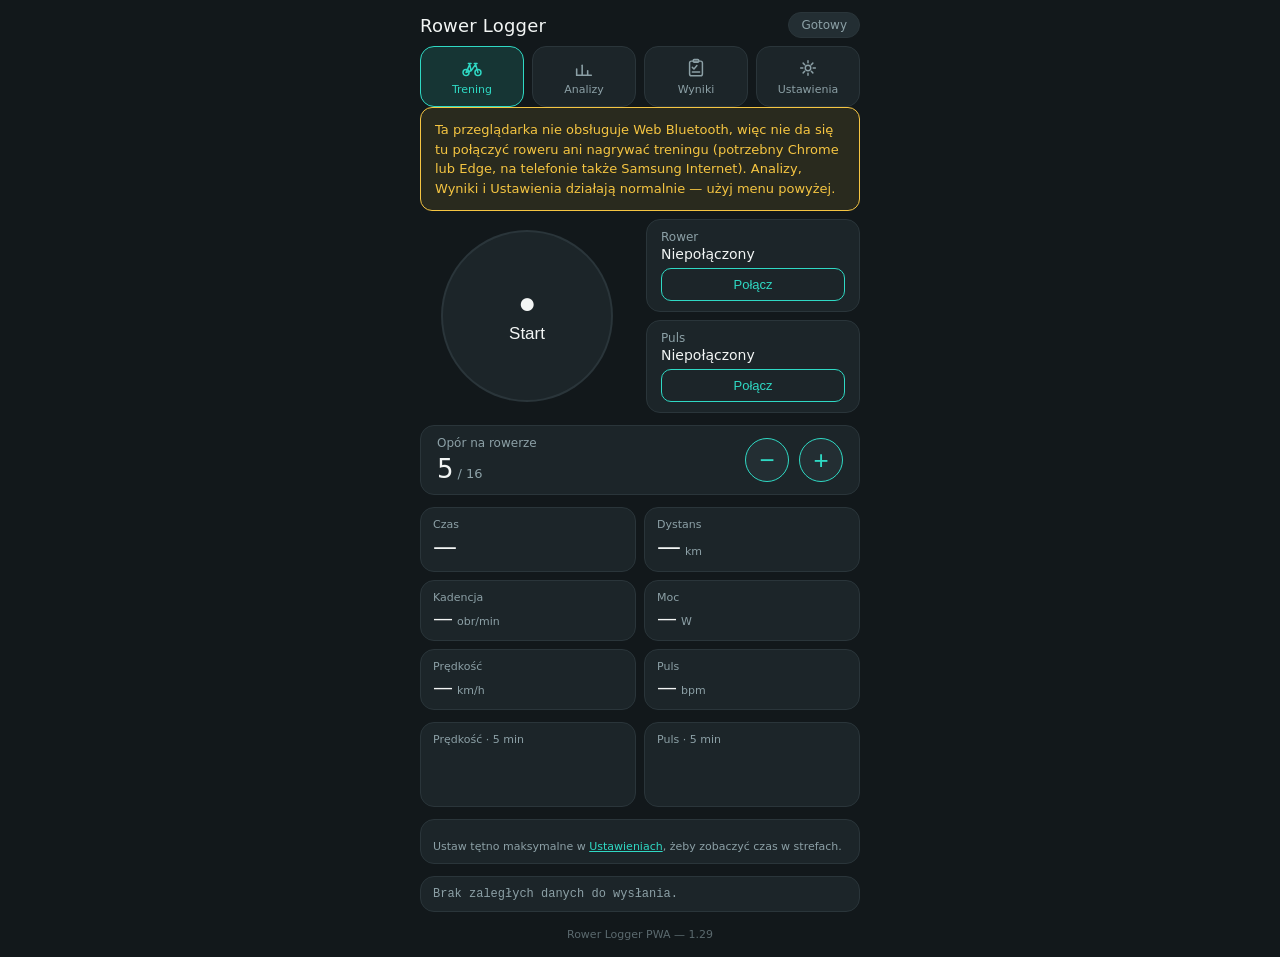
==== commit 6c67f074: "v1.29: kopia ustawień (tętno) w Apps Script i automatyczne odtwarzanie Co-Authored-By: Claude Sonnet" ====
--- a/index.html
+++ b/index.html
@@ -8,7 +8,7 @@
 <link rel="manifest" href="manifest.webmanifest">
 <link rel="icon" href="icon-192.png">
 <link rel="apple-touch-icon" href="icon-192.png">
-<link rel="stylesheet" href="styles.css?v=1.28">
+<link rel="stylesheet" href="styles.css?v=1.29">
 </head>
 <body class="page-training">
 
@@ -170,12 +170,12 @@
 
 <footer>Rower Logger PWA — <span id="appVersion"></span></footer>
 
-<script src="nav.js?v=1.28"></script>
-<script src="app.js?v=1.28"></script>
+<script src="nav.js?v=1.29"></script>
+<script src="app.js?v=1.29"></script>
 <script>
 if ('serviceWorker' in navigator) {
   window.addEventListener('load', () => {
-    navigator.serviceWorker.register('sw.js?v=1.28').catch(() => {});
+    navigator.serviceWorker.register('sw.js?v=1.29').catch(() => {});
   });
 }
 </script>
